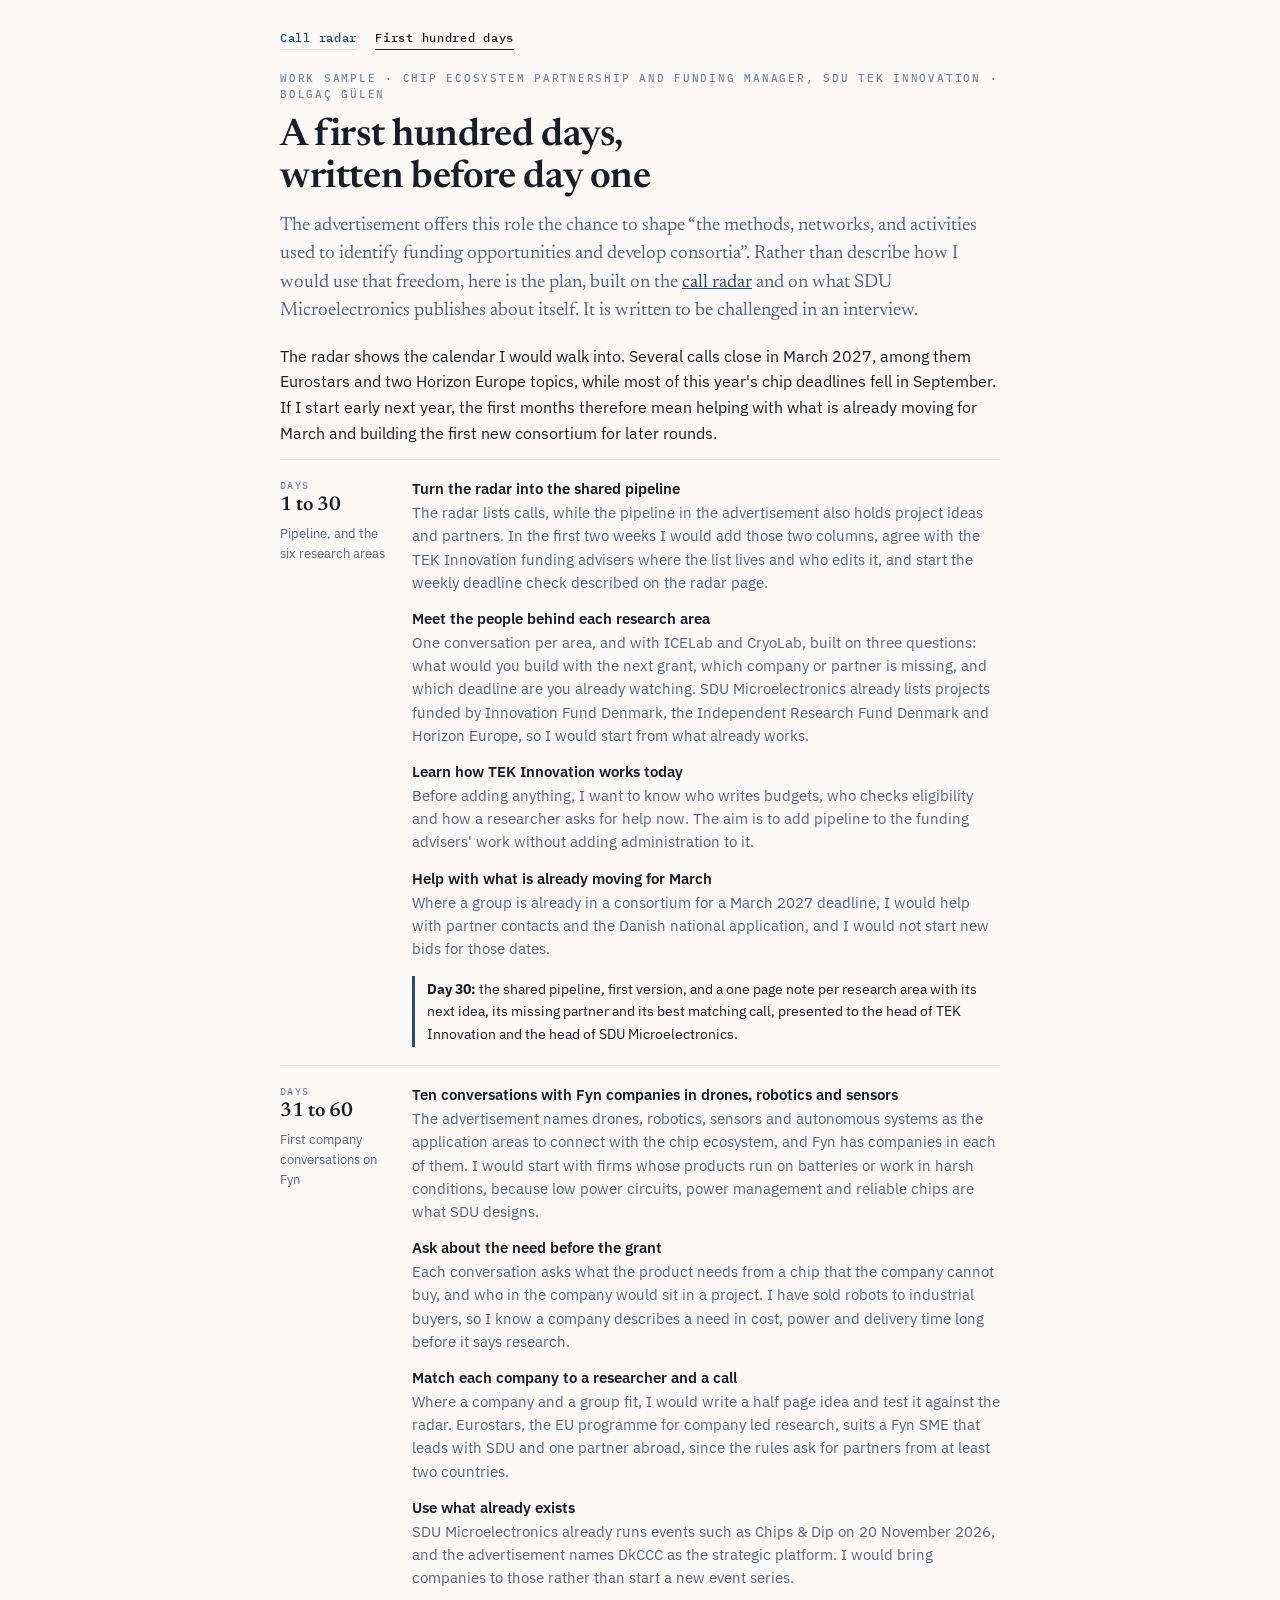
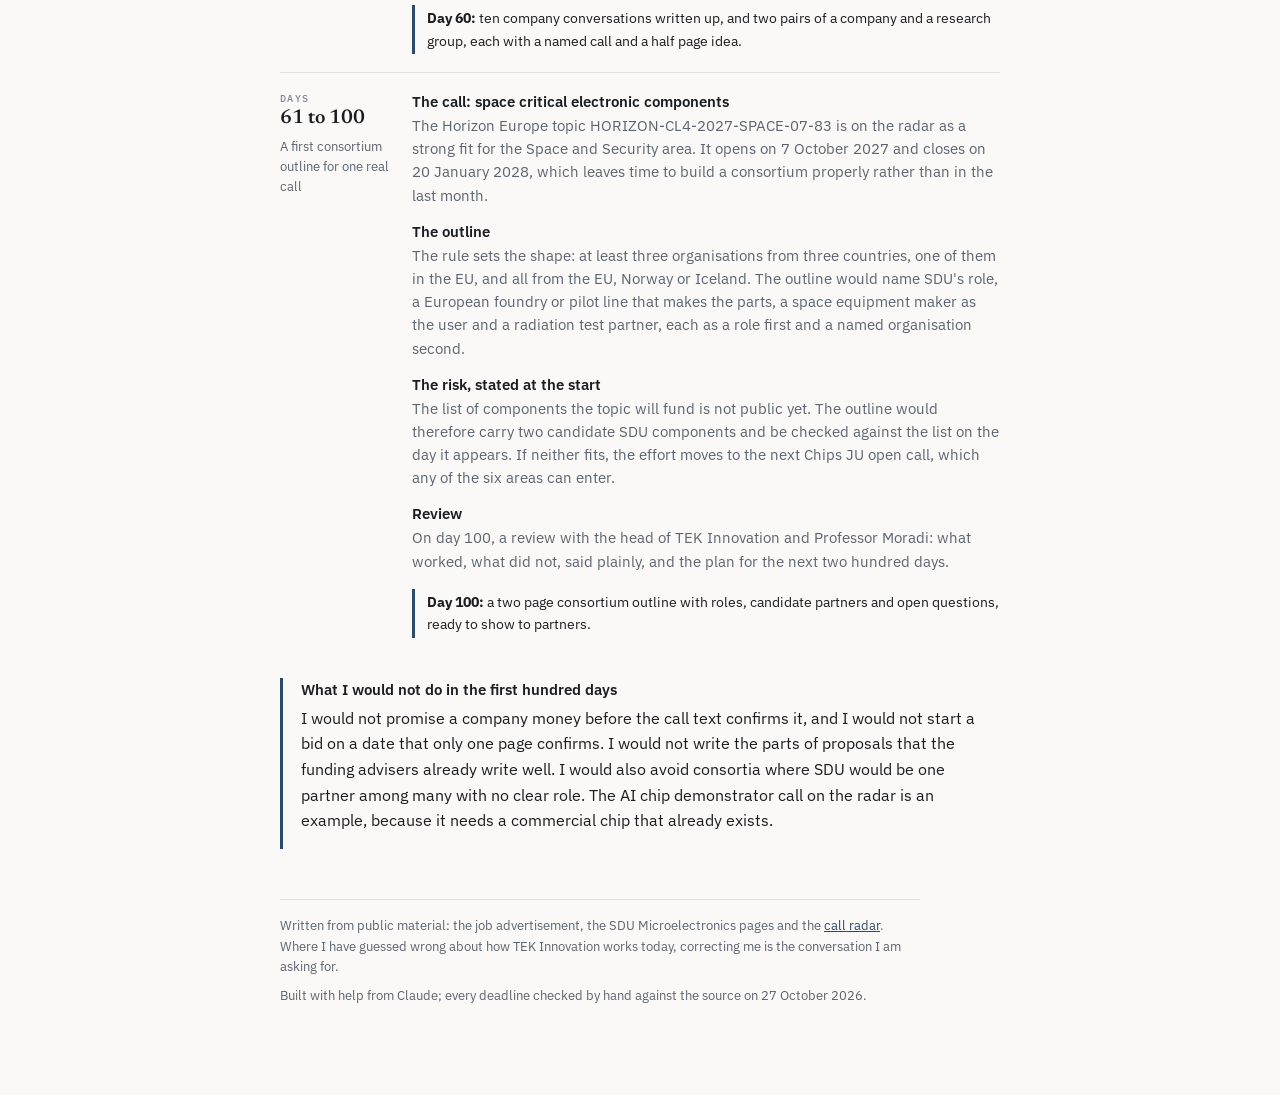
==== 100-days.html @ c06c0b4b "Add call radar and first hundred days pages" ====
<!doctype html>
<html lang="en">
<head>
<meta charset="utf-8">
<meta name="viewport" content="width=device-width, initial-scale=1">
<meta name="color-scheme" content="light">
<title>First Hundred Days</title>
<meta name="description" content="What I would do in my first hundred days as Chip Ecosystem Partnership and Funding Manager at SDU TEK Innovation.">
<link rel="preconnect" href="https://fonts.googleapis.com">
<link rel="preconnect" href="https://fonts.gstatic.com" crossorigin>
<link href="https://fonts.googleapis.com/css2?family=Newsreader:opsz,wght@6..72,400;6..72,600&family=IBM+Plex+Sans:wght@400;500;600&family=IBM+Plex+Mono:wght@400;500;600&display=swap" rel="stylesheet">
<link rel="stylesheet" href="style.css">
</head>
<body>
<div class="wrap narrow">

  <nav class="topnav" aria-label="Pages">
    <a href="./">Call radar</a>
    <a href="100-days.html" aria-current="page">First hundred days</a>
  </nav>

  <div class="eyebrow">Work sample &middot; Chip Ecosystem Partnership and Funding Manager, SDU TEK Innovation &middot; Bolga&ccedil; G&uuml;len</div>
  <h1>A first hundred days, written before day one</h1>
  <p class="standfirst">The advertisement offers this role the chance to shape &ldquo;the methods, networks,
  and activities used to identify funding opportunities and develop consortia&rdquo;. Rather than describe
  how I would use that freedom, here is the plan, built on the <a href="./">call radar</a> and on what SDU
  Microelectronics publishes about itself. It is written to be challenged in an interview.</p>

  <p>The radar shows the calendar I would walk into. Several calls close in March 2027, among them
  Eurostars and two Horizon Europe topics, while most of this year's chip deadlines fell in September.
  If I start early next year, the first months therefore mean helping with what is already moving for
  March and building the first new consortium for later rounds.</p>

  <div class="phase">
    <div class="d"><div class="wd">Days</div><div class="dt">1 to 30</div><div class="goal">Pipeline, and the six research areas</div></div>
    <div class="rows">
      <div class="item">
        <div class="t">Turn the radar into the shared pipeline</div>
        <div class="m">The radar lists calls, while the pipeline in the advertisement also holds project
        ideas and partners. In the first two weeks I would add those two columns, agree with the TEK
        Innovation funding advisers where the list lives and who edits it, and start the weekly deadline
        check described on the radar page.</div>
      </div>
      <div class="item">
        <div class="t">Meet the people behind each research area</div>
        <div class="m">One conversation per area, and with ICELab and CryoLab, built on three questions:
        what would you build with the next grant, which company or partner is missing, and which deadline
        are you already watching. SDU Microelectronics already lists projects funded by Innovation Fund
        Denmark, the Independent Research Fund Denmark and Horizon Europe, so I would start from what
        already works.</div>
      </div>
      <div class="item">
        <div class="t">Learn how TEK Innovation works today</div>
        <div class="m">Before adding anything, I want to know who writes budgets, who checks eligibility
        and how a researcher asks for help now. The aim is to add pipeline to the funding advisers' work
        without adding administration to it.</div>
      </div>
      <div class="item">
        <div class="t">Help with what is already moving for March</div>
        <div class="m">Where a group is already in a consortium for a March 2027 deadline, I would help with
        partner contacts and the Danish national application, and I would not start new bids for those dates.</div>
      </div>
      <div class="deliver"><b>Day 30:</b> the shared pipeline, first version, and a one page note per research
      area with its next idea, its missing partner and its best matching call, presented to the head of TEK
      Innovation and the head of SDU Microelectronics.</div>
    </div>
  </div>

  <div class="phase">
    <div class="d"><div class="wd">Days</div><div class="dt">31 to 60</div><div class="goal">First company conversations on Fyn</div></div>
    <div class="rows">
      <div class="item">
        <div class="t">Ten conversations with Fyn companies in drones, robotics and sensors</div>
        <div class="m">The advertisement names drones, robotics, sensors and autonomous systems as the
        application areas to connect with the chip ecosystem, and Fyn has companies in each of them. I would
        start with firms whose products run on batteries or work in harsh conditions, because low power
        circuits, power management and reliable chips are what SDU designs.</div>
      </div>
      <div class="item">
        <div class="t">Ask about the need before the grant</div>
        <div class="m">Each conversation asks what the product needs from a chip that the company cannot buy,
        and who in the company would sit in a project. I have sold robots to industrial buyers, so I know a
        company describes a need in cost, power and delivery time long before it says research.</div>
      </div>
      <div class="item">
        <div class="t">Match each company to a researcher and a call</div>
        <div class="m">Where a company and a group fit, I would write a half page idea and test it against the
        radar. Eurostars, the EU programme for company led research, suits a Fyn SME that leads with SDU and
        one partner abroad, since the rules ask for partners from at least two countries.</div>
      </div>
      <div class="item">
        <div class="t">Use what already exists</div>
        <div class="m">SDU Microelectronics already runs events such as Chips &amp; Dip on 20 November 2026,
        and the advertisement names DkCCC as the strategic platform. I would bring companies to those
        rather than start a new event series.</div>
      </div>
      <div class="deliver"><b>Day 60:</b> ten company conversations written up, and two pairs of a company and
      a research group, each with a named call and a half page idea.</div>
    </div>
  </div>

  <div class="phase">
    <div class="d"><div class="wd">Days</div><div class="dt">61 to 100</div><div class="goal">A first consortium outline for one real call</div></div>
    <div class="rows">
      <div class="item">
        <div class="t">The call: space critical electronic components</div>
        <div class="m">The Horizon Europe topic HORIZON-CL4-2027-SPACE-07-83 is on the radar as a strong fit
        for the Space and Security area. It opens on 7 October 2027 and closes on 20 January 2028, which leaves
        time to build a consortium properly rather than in the last month.</div>
      </div>
      <div class="item">
        <div class="t">The outline</div>
        <div class="m">The rule sets the shape: at least three organisations from three countries, one of them in
        the EU, and all from the EU, Norway or Iceland. The outline would name SDU's role, a European foundry or
        pilot line that makes the parts, a space equipment maker as the user and a radiation test partner,
        each as a role first and a named organisation second.</div>
      </div>
      <div class="item">
        <div class="t">The risk, stated at the start</div>
        <div class="m">The list of components the topic will fund is not public yet. The outline would therefore
        carry two candidate SDU components and be checked against the list on the day it appears. If neither
        fits, the effort moves to the next Chips JU open call, which any of the six areas can enter.</div>
      </div>
      <div class="item">
        <div class="t">Review</div>
        <div class="m">On day 100, a review with the head of TEK Innovation and Professor Moradi: what worked,
        what did not, said plainly, and the plan for the next two hundred days.</div>
      </div>
      <div class="deliver"><b>Day 100:</b> a two page consortium outline with roles, candidate partners and open
      questions, ready to show to partners.</div>
    </div>
  </div>

  <div class="callout">
    <h3>What I would not do in the first hundred days</h3>
    <p>I would not promise a company money before the call text confirms it, and I would not start a bid on a
    date that only one page confirms. I would not write the parts of proposals that the funding advisers
    already write well. I would also avoid consortia where SDU would be one partner among many with no clear
    role. The AI chip demonstrator call on the radar is an example, because it needs a commercial chip that
    already exists.</p>
  </div>

  <footer>
    <p>Written from public material: the job advertisement, the SDU Microelectronics pages and the
    <a href="./">call radar</a>. Where I have guessed wrong about how TEK Innovation works today, correcting
    me is the conversation I am asking for.</p>
    <p>Built with help from Claude; every deadline checked by hand against the source on 27 October 2026.</p>
  </footer>
</div>
</body>
</html>
---- style.css ----
/* House editorial style, light mode only. */
:root{
  color-scheme: light;
  --paper:#faf9f7; --ink:#1a1d21; --soft:#5b6470; --faint:#7d8793; --rule:#e2e0dc;
  --pos:#2f7d54; --neg:#b03a3a; --accent:#2c4a6b; --panel:#f3f1ed;
  --ahead:#2a78d6; --past:#b4b9c0; --warn:#9a5b00;
  --serif:'Newsreader',Georgia,'Times New Roman',serif;
  --sans:'IBM Plex Sans',system-ui,-apple-system,sans-serif;
  --mono:'IBM Plex Mono',ui-monospace,'SF Mono',monospace;
}
*{box-sizing:border-box}
html{background:var(--paper)}
body{background:var(--paper);color:var(--ink);font:16px/1.6 var(--sans);margin:0;padding:30px 16px 80px;overflow-x:hidden}
.wrap{max-width:1040px;margin:0 auto}
.narrow{max-width:72ch}
a{color:var(--accent)}
a:hover{color:var(--ink)}

.topnav{display:flex;flex-wrap:wrap;gap:6px 18px;font:500 12px/1.4 var(--mono);letter-spacing:.06em;margin:0 0 20px}
.topnav a{text-decoration:none;border-bottom:1px solid var(--rule);padding-bottom:2px}
.topnav a[aria-current]{color:var(--ink);border-bottom-color:var(--ink)}
.topnav button{font:inherit;letter-spacing:inherit;background:none;border:1px solid var(--accent);color:var(--accent);border-radius:3px;padding:2px 9px;cursor:pointer}
.topnav button:hover{background:var(--accent);color:#fff}

.eyebrow{font:500 11px/1.5 var(--mono);letter-spacing:.16em;text-transform:uppercase;color:var(--faint);margin-bottom:12px}
h1{font:600 38px/1.12 var(--serif);letter-spacing:-.01em;margin:0 0 12px;text-wrap:balance;max-width:24ch}
.standfirst{font:400 19px/1.5 var(--serif);color:var(--soft);margin:0 0 18px;max-width:66ch}
h2{font:600 25px/1.25 var(--serif);margin:46px 0 8px;text-wrap:balance}
h3{font:600 15px/1.35 var(--sans);margin:22px 0 6px}
p{margin:0 0 13px}
.wrap > p{max-width:72ch}
.why{color:var(--soft);max-width:68ch}
.num{font-family:var(--mono);font-variant-numeric:tabular-nums}

/* headline questions */
.qa{display:grid;grid-template-columns:minmax(0,1fr) minmax(0,1fr);column-gap:28px;border-top:1px solid var(--rule);margin:0 0 6px}
.qa div{display:grid;grid-template-columns:minmax(0,1fr);align-content:start;gap:1px;padding:8px 0;border-bottom:1px solid var(--rule);font-size:15px;line-height:1.5}
.qa b{font-weight:600;font-size:13px;color:var(--soft)}
.qa span{color:var(--ink)}
.stale{font:400 13.5px/1.5 var(--sans);color:var(--soft);margin:10px 0 0}
.stale.old{color:var(--warn);font-weight:500}

/* figure */
figure{margin:18px 0 8px}
.chartbox{border:1px solid var(--rule);border-radius:4px;background:#fff;padding:10px 10px 4px}
.chartbox svg{display:block;width:100%;height:auto;overflow:visible}
.legend{display:flex;flex-wrap:wrap;gap:6px 18px;font-size:12.5px;color:var(--soft);margin:10px 2px 2px}
.legend span{display:inline-flex;align-items:center;gap:6px}
.caption{font-size:13.5px;color:var(--soft);margin:10px 0 0;max-width:72ch}
.caption p{margin:0 0 4px}
.caption b{color:var(--ink);font-weight:600}
.hint{font-size:13px;color:var(--soft);margin:6px 0 0}
.hint b{color:var(--ink)}

/* primer and glossary */
.two{display:grid;grid-template-columns:minmax(0,1fr) minmax(0,1fr);gap:28px}
.primer{margin:0;padding-left:20px}
.primer li{margin:0 0 8px}
.flow{display:grid;grid-template-columns:minmax(0,1fr);gap:0;margin:16px 0 4px;font-size:13.5px}
.flow .box{border:1px solid var(--rule);background:#fff;border-radius:4px;padding:9px 12px}
.flow .box b{display:block;font-weight:600;font-size:13.5px}
.flow .link{height:16px;border-left:1px solid var(--soft);margin-left:22px}
.flow .side{border-style:dashed}
dl.gloss{margin:0;font-size:14px}
dl.gloss dt{font-weight:600;margin-top:8px}
dl.gloss dd{margin:0;color:var(--soft)}

blockquote{margin:14px 0;padding:2px 0 2px 16px;border-left:3px solid var(--accent);font:400 18px/1.45 var(--serif)}
blockquote cite{display:block;font:400 12.5px/1.4 var(--sans);color:var(--faint);margin-top:6px;font-style:normal}
.areas{list-style:none;padding:0;margin:8px 0 0;display:grid;grid-template-columns:repeat(auto-fill,minmax(250px,1fr));gap:8px}
.areas li{border:1px solid var(--rule);background:#fff;border-radius:4px;padding:8px 11px;font-size:13.5px;color:var(--soft)}
.areas li b{display:block;color:var(--ink);font-weight:600}

/* chips */
.chips{display:flex;flex-wrap:wrap;gap:7px;margin:12px 0 4px}
.chip{font:500 13px/1.2 var(--sans);border:1px solid #c9cdd3;background:#fff;color:var(--ink);border-radius:999px;padding:6px 12px;cursor:pointer}
.chip:hover{border-color:var(--accent)}
.chip[aria-pressed="true"]{background:var(--accent);border-color:var(--accent);color:#fff}
.chip .c{font-family:var(--mono);font-size:11.5px;opacity:.8;margin-left:5px}
.showing{font-size:13px;color:var(--soft);margin:6px 0 0}

/* call table */
table.calls{width:100%;border-collapse:collapse;margin:14px 0 6px;font-size:14px}
table.calls th{font:500 10.5px/1.3 var(--mono);letter-spacing:.1em;text-transform:uppercase;color:var(--faint);text-align:left;padding:0 10px 8px 0;border-bottom:1px solid var(--ink);vertical-align:bottom}
table.calls td{padding:11px 12px 11px 0;border-bottom:1px solid var(--rule);vertical-align:top}
table.calls tr.group td{font:600 12px/1.3 var(--mono);letter-spacing:.08em;text-transform:uppercase;color:var(--accent);padding-top:20px;border-bottom:1px solid var(--accent)}
table.calls tr.hidden{display:none}
table.calls tr.flash td{background:#fff6d6}
.cname{font-weight:600;line-height:1.35}
.code{display:block;font:400 11.5px/1.4 var(--mono);color:var(--faint);margin-top:3px;overflow-wrap:anywhere}
.dl{font-family:var(--mono);font-variant-numeric:tabular-nums;white-space:nowrap}
.left{display:block;font:500 12px/1.4 var(--mono);color:var(--ahead);margin-top:2px}
.left.past{color:var(--neg)}
.dnote{display:block;font-size:12.5px;color:var(--soft);margin-top:3px}
.tag{display:inline-block;font:500 11px/1.3 var(--mono);letter-spacing:.04em;border-radius:3px;padding:2px 6px;margin:0 4px 3px 0;background:var(--panel);color:var(--ink);white-space:nowrap}
.lvl{font:600 12px/1.3 var(--mono);letter-spacing:.04em}
.lvl.Strong{color:var(--pos)} .lvl.Partial{color:var(--accent)} .lvl.Weak,.lvl.None{color:var(--faint)}
.fitwhy{display:block;font-size:13px;color:var(--soft);margin-top:3px}
.src a{display:block;font-size:12.5px;margin-bottom:3px}
.ver{display:inline-block;font:500 11px/1.3 var(--mono);margin-top:4px;color:var(--pos)}
.ver.no{color:var(--neg)}
.vnote{display:block;font-size:12px;color:var(--neg);margin-top:2px}
.after{display:inline-block;font:500 11px/1.3 var(--mono);color:var(--neg);margin-top:3px}
.empty{color:var(--soft);font-size:14px;padding:12px 0}
col.c1{width:21%} col.c2{width:12%} col.c3{width:12%} col.c4{width:23%} col.c5{width:19%} col.c6{width:13%}

.note{font-size:13.5px;color:var(--soft);max-width:72ch}

/* aside boxes */
.callout{border-left:3px solid var(--accent);padding:2px 0 2px 18px;margin:22px 0;max-width:76ch}
.warnbox{border-left:3px solid var(--neg);padding:2px 0 2px 18px;margin:22px 0;max-width:76ch}
.warnbox h3,.callout h3{margin-top:0}
table.mini{border-collapse:collapse;font-size:14px;margin:8px 0 12px;width:100%;max-width:680px}
table.mini th{font:500 10.5px/1.3 var(--mono);letter-spacing:.1em;text-transform:uppercase;color:var(--faint);text-align:left;padding:0 12px 6px 0;border-bottom:1px solid var(--rule)}
table.mini td{padding:7px 12px 7px 0;border-bottom:1px solid var(--rule);vertical-align:top}
table.mini td.d{font-family:var(--mono);white-space:nowrap}
table.mini tr.odd td{color:var(--neg)}
ul.plain{padding-left:20px;max-width:72ch}
ul.plain li{margin-bottom:7px}
ol.steps{padding-left:22px;max-width:72ch}
ol.steps li{margin-bottom:8px}

footer{margin-top:50px;padding-top:16px;border-top:1px solid var(--rule);font-size:13px;color:var(--soft);max-width:80ch}
footer p{margin:0 0 8px}

/* tour */
.tour-hole{position:absolute;z-index:50;border-radius:6px;box-shadow:0 0 0 9999px rgba(22,25,30,.52);pointer-events:none;transition:all .25s ease;outline:2px solid #fff}
.tour-card{position:absolute;z-index:51;background:#fff;border:1px solid var(--rule);border-radius:6px;box-shadow:0 10px 30px rgba(0,0,0,.18);padding:14px 16px 12px;width:min(360px,calc(100vw - 32px));font-size:14px}
.tour-card h4{font:600 16px/1.3 var(--serif);margin:0 0 6px}
.tour-card p{margin:0 0 10px;color:var(--soft)}
.tour-card .row{display:flex;align-items:center;justify-content:space-between;gap:8px}
.tour-card .dots{display:flex;gap:5px}
.tour-card .dots i{width:7px;height:7px;border-radius:50%;background:var(--rule)}
.tour-card .dots i.on{background:var(--accent)}
.tour-card button{font:500 13px/1 var(--sans);border:1px solid var(--accent);background:#fff;color:var(--accent);border-radius:3px;padding:7px 11px;cursor:pointer}
.tour-card button.primary{background:var(--accent);color:#fff}
.tour-card .x{position:absolute;top:6px;right:8px;border:none;padding:4px 6px;font-size:18px;color:var(--faint)}

/* 100 days */
.phase{display:grid;grid-template-columns:110px minmax(0,1fr);gap:22px;border-top:1px solid var(--rule);padding:18px 0 6px}
.phase .d .wd{font:500 10px/1.6 var(--mono);letter-spacing:.14em;text-transform:uppercase;color:var(--faint)}
.phase .d .dt{font:600 20px/1.15 var(--serif)}
.phase .d .goal{font-size:12.5px;color:var(--soft);margin-top:6px}
.item{padding:0 0 14px}
.item .t{font:600 15px/1.4 var(--sans)}
.item .m{font-size:14.5px;line-height:1.6;color:var(--soft);margin-top:2px}
.item .m b{color:var(--ink);font-weight:600}
.deliver{border-left:3px solid var(--accent);padding:2px 0 2px 12px;font-size:14px;margin:2px 0 12px}

@media (max-width:760px){
  body{padding:28px 16px 64px}
  h1{font-size:30px}
  .standfirst{font-size:17px}
  h2{font-size:22px}
  .qa{grid-template-columns:minmax(0,1fr)}
  .two{grid-template-columns:minmax(0,1fr);gap:8px}
  table.calls, table.calls tbody, table.calls tr, table.calls td{display:block;width:100%}
  table.calls colgroup, table.calls thead{display:none}
  table.calls tr{border-bottom:1px solid var(--rule);padding:12px 0}
  table.calls tr.group{border-bottom:none;padding:0}
  table.calls tr.hidden{display:none}
  table.calls td{border:none;padding:3px 0}
  table.calls td[data-k]::before{content:attr(data-k);display:block;font:500 10px/1.4 var(--mono);letter-spacing:.1em;text-transform:uppercase;color:var(--faint);margin-top:6px}
  table.calls td.first::before{display:none}
  .phase{grid-template-columns:minmax(0,1fr);gap:6px}
}
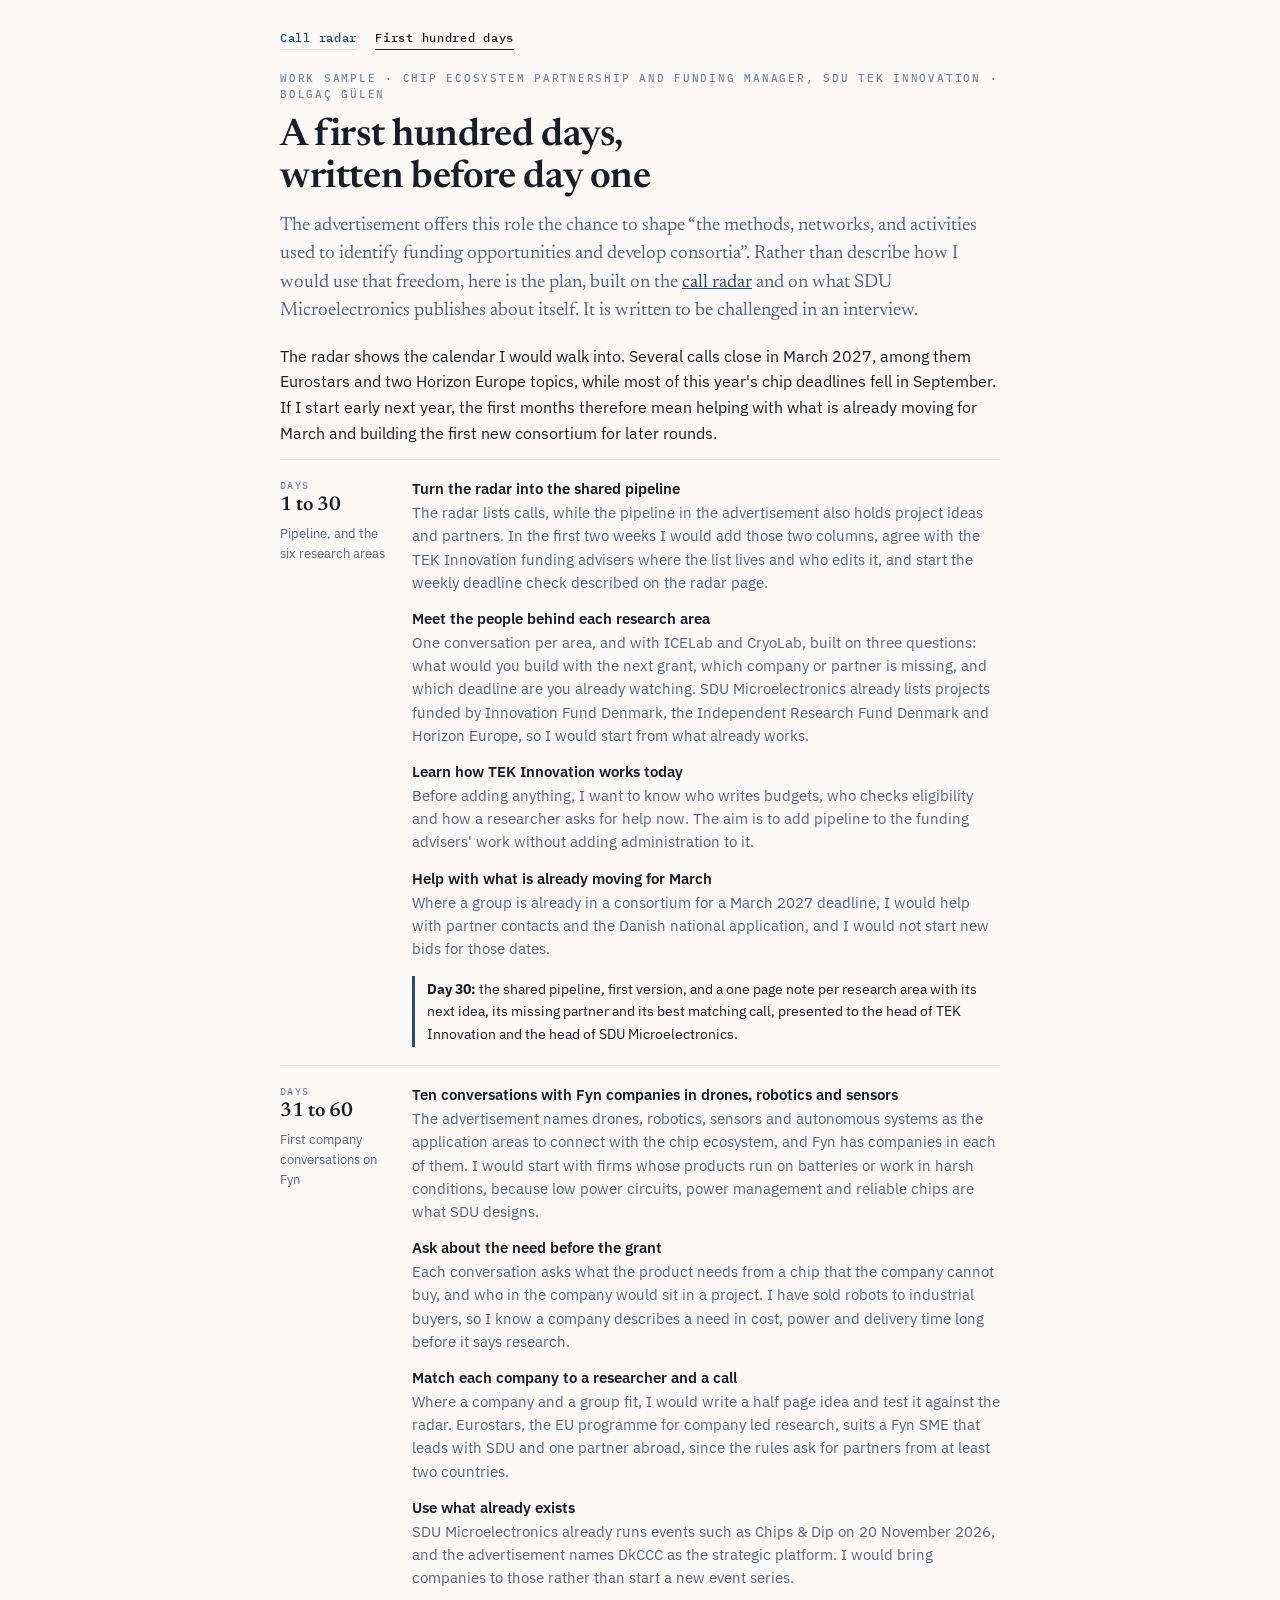
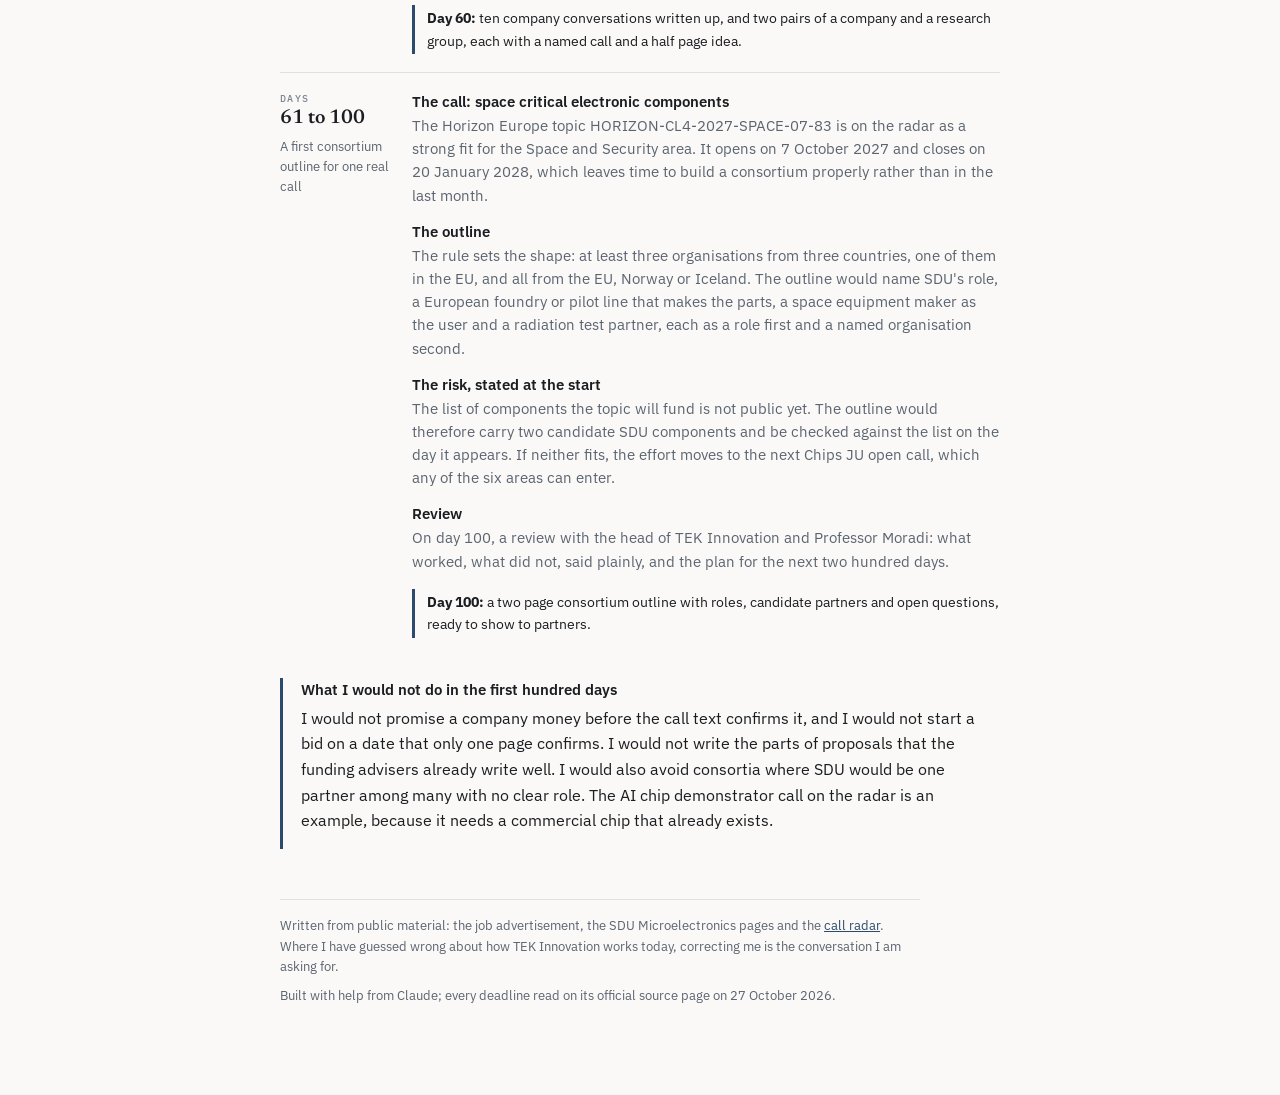
==== commit 77211079: "Footer wording" ====
--- a/100-days.html
+++ b/100-days.html
@@ -144,7 +144,7 @@
     <p>Written from public material: the job advertisement, the SDU Microelectronics pages and the
     <a href="./">call radar</a>. Where I have guessed wrong about how TEK Innovation works today, correcting
     me is the conversation I am asking for.</p>
-    <p>Built with help from Claude; every deadline checked by hand against the source on 27 October 2026.</p>
+    <p>Built with help from Claude; every deadline read on its official source page on 27 October 2026.</p>
   </footer>
 </div>
 </body>
